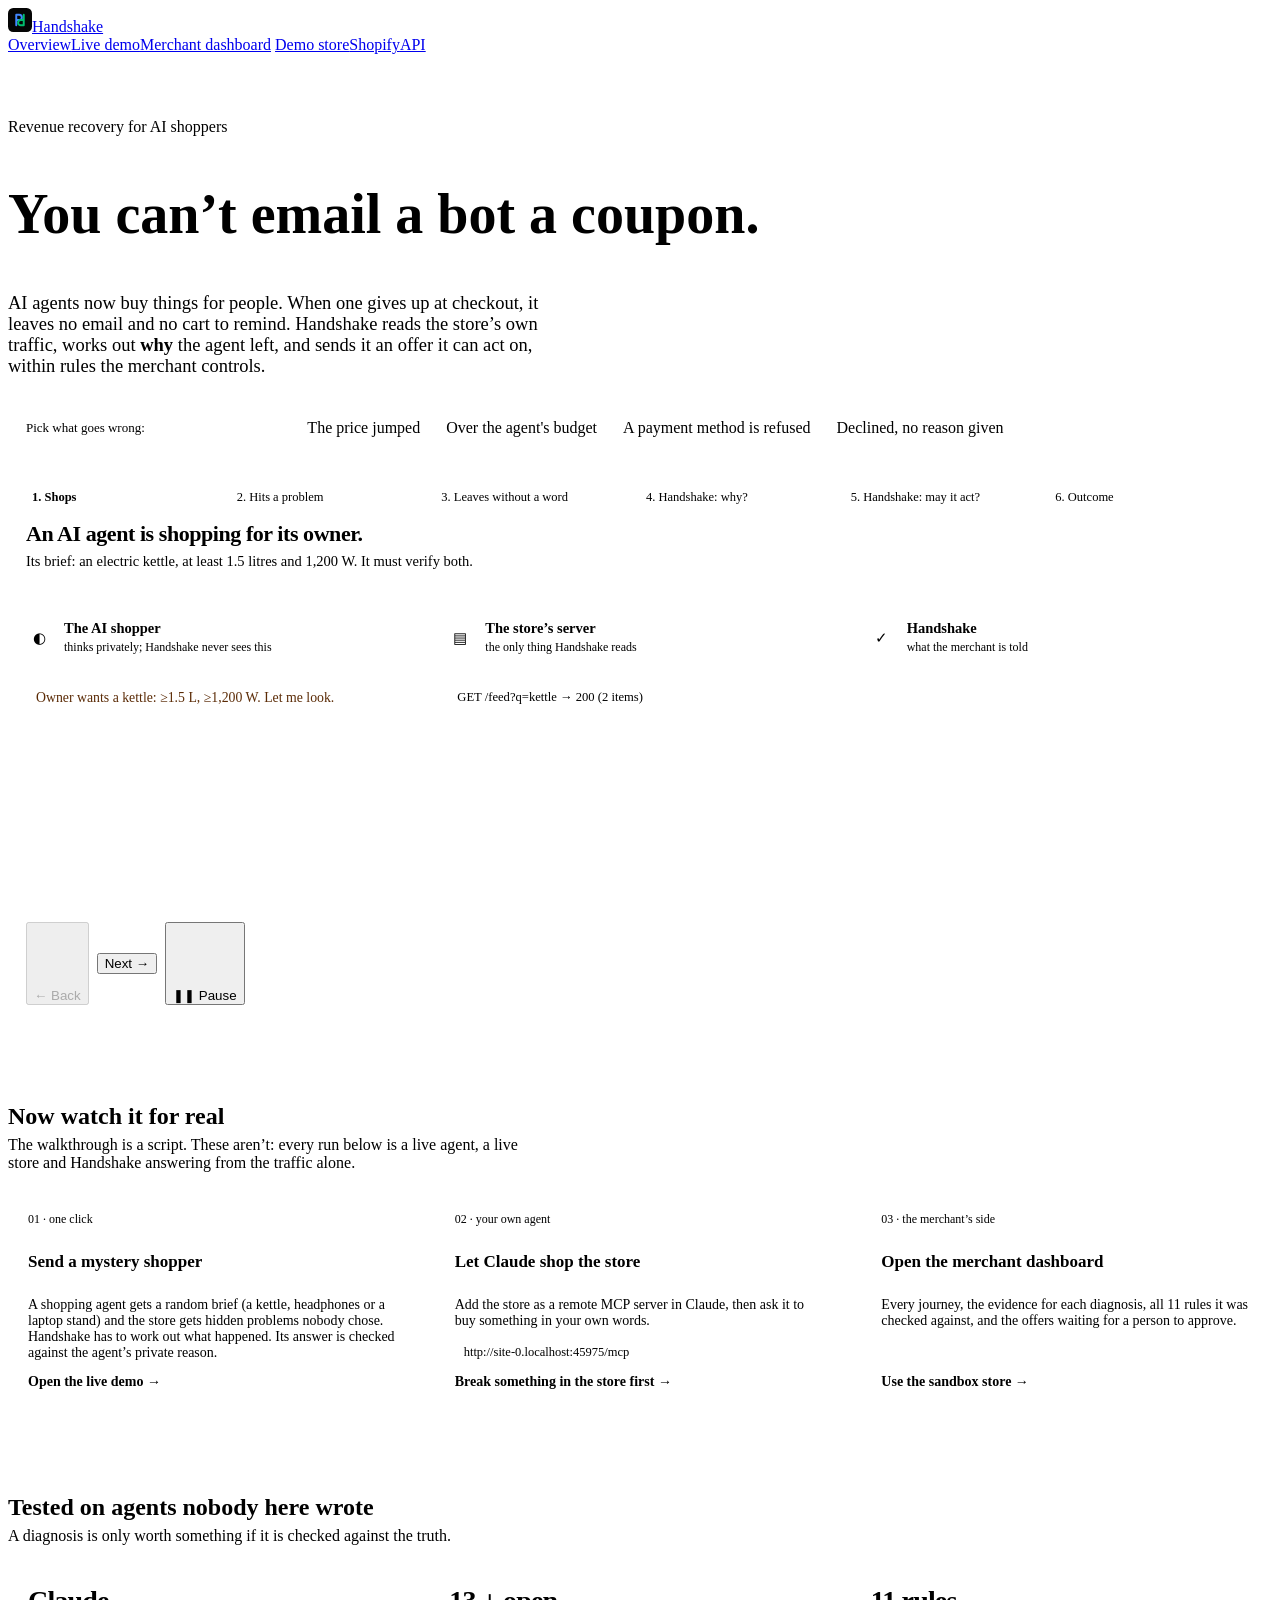
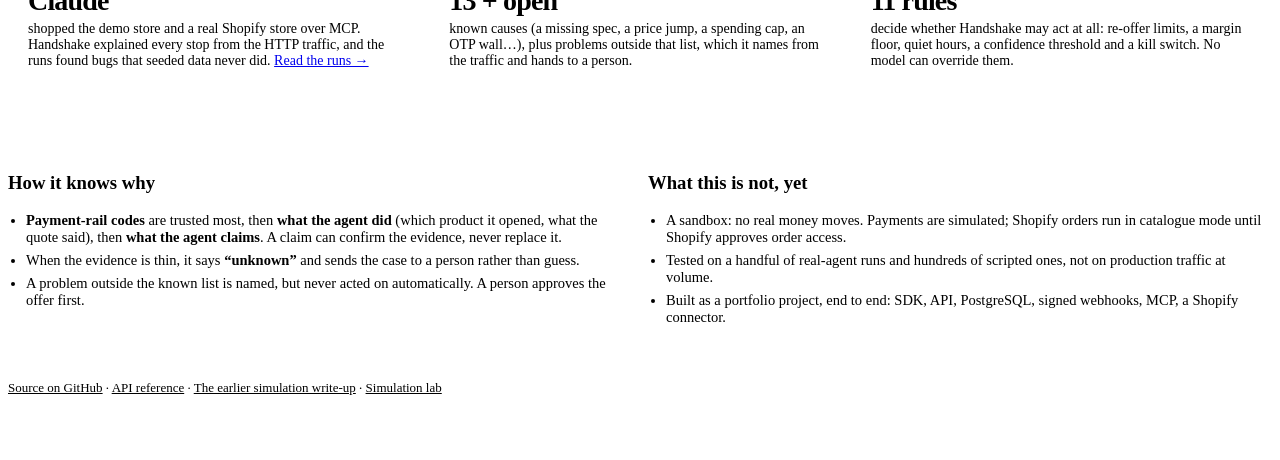
==== handshake/web/index.html @ 3e5ba0a6 "Demo: varied mystery shoppers; overview: an interactive walkthrough - Mystery shoppers now draw a br" ====
<!doctype html>
<html lang="en">
<head>
<meta charset="utf-8">
<meta name="viewport" content="width=device-width, initial-scale=1, viewport-fit=cover">
<title>Handshake · when an AI shopper walks away</title>
<meta name="description" content="AI agents abandon checkout and leave no one to email. Handshake reads the store's traffic, works out why the agent left, and sends it an offer it can act on, within rules the merchant controls.">
<meta property="og:title" content="Handshake · when an AI shopper walks away">
<meta property="og:description" content="You can't email a bot a coupon. Handshake works out why an AI shopper left, from the store's traffic alone, and brings it back.">
<meta property="og:type" content="website">
<meta property="og:image" content="https://handshake-console.onrender.com/assets/social/handshake-og.png">
<meta name="twitter:card" content="summary_large_image">
<link rel="preconnect" href="https://fonts.googleapis.com">
<link rel="preconnect" href="https://fonts.gstatic.com" crossorigin>
<link rel="stylesheet" href="https://fonts.googleapis.com/css2?family=Inter+Tight:wght@500;600;700&family=Inter:wght@400;500;600&display=swap">
<link rel="stylesheet" href="/web/hs.css">
<link rel="icon" href="data:image/svg+xml,<svg xmlns='http://www.w3.org/2000/svg' viewBox='0 0 32 32'><rect width='32' height='32' rx='7' fill='%23050505'/><path d='M11 9v14M11 9h4a3.5 3.5 0 0 1 0 7h-4' stroke='%231364F1' stroke-width='2.6' fill='none' stroke-linecap='round'/><path d='M21 23V9M21 23h-4a3.5 3.5 0 0 1 0-7h4' stroke='%2300BD6E' stroke-width='2.6' fill='none' stroke-linecap='round'/></svg>">
<style>
body{background:var(--bg)}
.hero{padding-block:clamp(36px,6vw,64px) 22px;max-width:860px}
.hero h1{font-size:clamp(34px,5.4vw,56px)}
.hero p{font-size:clamp(16px,1.6vw,18.5px);color:var(--tx2);margin:16px 0 0;max-width:62ch}

/* ---- the walkthrough ---- */
.play{background:#fff;border:1px solid var(--line);border-radius:var(--r16);box-shadow:var(--e2);overflow:hidden}
.pick{display:flex;flex-wrap:wrap;align-items:center;gap:8px;padding:14px 18px;border-bottom:1px solid var(--line2);background:var(--bg2)}
.pick .lbl{font-size:13px;color:var(--tx3);margin-right:4px}
.opt{font:600 13px var(--f);border:1px solid var(--line);background:#fff;color:var(--tx);border-radius:999px;
  padding:6px 13px;cursor:pointer;transition:all .15s var(--ease)}
.opt:hover{border-color:var(--tx3)}
.opt[aria-pressed="true"]{background:var(--ink);color:#fff;border-color:var(--ink)}

.steps{display:grid;grid-template-columns:repeat(6,1fr);gap:0;padding:16px 18px 6px;counter-reset:s}
.st{position:relative;font-size:12.5px;color:var(--tx3);padding-top:16px;cursor:pointer;background:none;border:0;
  text-align:left;font-family:var(--f);font-weight:500;line-height:1.3;padding-right:8px}
.st::before{content:"";position:absolute;top:4px;left:0;right:0;height:4px;border-radius:2px;background:var(--bg3);margin-right:6px}
.st.done::before{background:var(--blue)}
.st.now{color:var(--ink);font-weight:600}
.st.now::before{background:var(--blue)}
.st.hs{color:var(--tx3)}

.cap{padding:8px 18px 16px;min-height:72px}
.cap .big{font-family:var(--fd);font-size:clamp(18px,2vw,22px);font-weight:600;color:var(--ink);letter-spacing:-.02em;line-height:1.3}
.cap .sub{color:var(--tx2);font-size:14.5px;margin-top:4px}

.lanes{display:grid;grid-template-columns:repeat(3,1fr);border-top:1px solid var(--line2)}
.lh{padding:12px 16px;border-bottom:1px solid var(--line2);display:flex;gap:10px;align-items:center}
.lh + .lh{border-left:1px solid var(--line2)}
.lh .ic{width:30px;height:30px;border-radius:8px;display:grid;place-items:center;flex:none;font-size:15px}
.lh b{display:block;font-family:var(--fd);font-size:14.5px;color:var(--ink)}
.lh span{font-size:12px;color:var(--tx3)}
.ic.agent{background:var(--amber-50);color:var(--amber)}
.ic.store{background:var(--bg3);color:var(--tx2)}
.ic.hs{background:var(--blue-50);color:var(--blue)}
.cell{padding:6px 16px;min-height:0;transition:background .3s}
.cell:nth-child(3n+2),.cell:nth-child(3n+3){border-left:1px solid var(--line2)}
.cell.row-now{background:var(--blue-50)}
.cell.row-now:nth-child(3n+1){box-shadow:inset 3px 0 0 var(--blue)}
.b{border-radius:10px;padding:9px 12px;margin:6px 0;font-size:13.8px;line-height:1.45;opacity:0;transform:translateY(6px);
  transition:opacity .35s var(--ease),transform .35s var(--ease)}
.b.in{opacity:1;transform:none}
.b.agent{background:var(--amber-50);color:#5b2b06}
.b.store{background:var(--bg2);font-family:var(--fm);font-size:12.6px;color:var(--tx);border:1px solid var(--line2)}
.b.hs{background:#fff;border:1px solid var(--blue-100);color:var(--tx)}
.b.bad{background:var(--red-50);color:#7a1d14;border-color:var(--red-100)}
.b.good{background:var(--green-50);color:#0b5232;border-color:var(--green-100)}
.b .tag{display:none}
.b b{font-weight:600}
.b .code{font-family:var(--fm);font-weight:700;font-size:12.5px;margin-right:4px}

.ctl{display:flex;align-items:center;gap:8px;padding:14px 18px;border-top:1px solid var(--line2);background:var(--bg2);flex-wrap:wrap}
.ctl .sp{flex:1}
.out{font-weight:600;font-size:14px}
.out.green{color:var(--green)} .out.amber{color:var(--amber)} .out.red{color:var(--red)}
.real{font-size:12px;color:var(--violet);background:var(--violet-50);border-radius:999px;padding:3px 10px;font-weight:600}

@media (max-width:820px){
  .steps{grid-template-columns:repeat(3,1fr);row-gap:10px}
  .lanes{grid-template-columns:1fr}
  .lh{display:none}
  .cell{border-left:0!important;padding-block:0}
  .cell:empty{display:none}
  .b .tag{display:block;font:600 10.5px var(--f);letter-spacing:.05em;text-transform:uppercase;opacity:.7;margin-bottom:2px}
  .b.store .tag{font-family:var(--f)}
}

/* ---- below the walkthrough ---- */
.sec{padding-block:clamp(40px,6vw,64px) 0}
.sec h2{margin-bottom:6px}
.sec .lead2{color:var(--tx2);max-width:64ch;margin:0 0 20px}
.grid3{display:grid;grid-template-columns:repeat(3,1fr);gap:16px}
@media (max-width:900px){.grid3{grid-template-columns:1fr}}
.go{display:flex;flex-direction:column;gap:8px;padding:20px;text-decoration:none;color:inherit;
  transition:transform .15s var(--ease),box-shadow .15s var(--ease)}
.go:hover{transform:translateY(-2px);box-shadow:var(--e2)}
.go .n{font-family:var(--fm);font-size:12px;color:var(--tx3)}
.go h3{font-size:17px}
.go p{margin:0;color:var(--tx2);font-size:14px}
.go .arrow{margin-top:auto;font-weight:600;color:var(--blue);font-size:14px;text-decoration:none}
.lanes{min-height:300px;align-content:start}
.url{display:block;background:var(--bg3);border-radius:6px;padding:6px 9px;font-family:var(--fm);font-size:12.5px;
  word-break:break-all;user-select:all;margin-top:2px}
.facts{display:grid;grid-template-columns:repeat(3,1fr);gap:0;border:1px solid var(--line);border-radius:var(--r12);background:#fff}
.facts > div{padding:20px}
.facts > div + div{border-left:1px solid var(--line2)}
@media (max-width:900px){.facts{grid-template-columns:1fr}.facts > div + div{border-left:0;border-top:1px solid var(--line2)}}
.facts .k{font-family:var(--fd);font-size:28px;font-weight:700;color:var(--ink);letter-spacing:-.03em}
.facts p{margin:4px 0 0;color:var(--tx2);font-size:14px}
.two{display:grid;grid-template-columns:1fr 1fr;gap:16px}
@media (max-width:900px){.two{grid-template-columns:1fr}}
.two ul{margin:0;padding-left:18px;color:var(--tx2);font-size:14.5px}
.two li{margin:6px 0}
footer{padding-block:48px 56px;color:var(--tx3);font-size:13px}
footer a{color:var(--tx2)}
</style>
</head>
<body>
<nav class="nav"><div class="shell">
  <a class="mark" href="/"><svg width="24" height="24" viewBox="0 0 32 32" aria-hidden="true"><rect width="32" height="32" rx="7" fill="#050505"/><path d="M11 9v14M11 9h4a3.5 3.5 0 0 1 0 7h-4" stroke="#4287FF" stroke-width="2.6" fill="none" stroke-linecap="round"/><path d="M21 23V9M21 23h-4a3.5 3.5 0 0 1 0-7h4" stroke="#00BD6E" stroke-width="2.6" fill="none" stroke-linecap="round"/></svg>Handshake</a>
  <div class="navlinks">
    <a class="on" href="/">Overview</a><a href="/demo">Live demo</a><a href="/merchant">Merchant dashboard</a>
    <a href="/shop/">Demo store</a><a href="/shopify/">Shopify</a><a href="/docs">API</a>
  </div>
</div></nav>

<main class="shell">
  <section class="hero">
    <div class="eyebrow">Revenue recovery for AI shoppers</div>
    <h1>You can&rsquo;t email a bot a coupon.</h1>
    <p>AI agents now buy things for people. When one gives up at checkout, it leaves no email and no cart to remind.
    Handshake reads the store&rsquo;s own traffic, works out <b>why</b> the agent left, and sends it an offer it can act on,
    within rules the merchant controls.</p>
  </section>

  <section class="play" aria-label="Walkthrough of one AI shopping trip">
    <div class="pick" role="group" aria-label="What goes wrong">
      <span class="lbl">Pick what goes wrong:</span>
      <span id="opts"></span>
    </div>
    <div class="steps" id="steps"></div>
    <div class="cap" aria-live="polite"><div class="big" id="capBig"></div><div class="sub" id="capSub"></div></div>
    <div class="lanes" id="lanes">
      <div class="lh"><div class="ic agent">◐</div><div><b>The AI shopper</b><span>thinks privately; Handshake never sees this</span></div></div>
      <div class="lh"><div class="ic store">▤</div><div><b>The store&rsquo;s server</b><span>the only thing Handshake reads</span></div></div>
      <div class="lh"><div class="ic hs">✓</div><div><b>Handshake</b><span>what the merchant is told</span></div></div>
    </div>
    <div class="ctl">
      <button class="btn sec sm" id="back">← Back</button>
      <button class="btn sm" id="next">Next →</button>
      <button class="btn sec sm" id="auto">▶ Play</button>
      <div class="sp"></div>
      <span id="realtag"></span>
      <span class="out" id="out"></span>
    </div>
  </section>

  <section class="sec">
    <h2>Now watch it for real</h2>
    <p class="lead2">The walkthrough is a script. These aren&rsquo;t: every run below is a live agent, a live store and Handshake answering from the traffic alone.</p>
    <div class="grid3">
      <a class="card go" href="/demo">
        <span class="n">01 · one click</span>
        <h3>Send a mystery shopper</h3>
        <p>A shopping agent gets a random brief (a kettle, headphones or a laptop stand) and the store gets hidden problems nobody chose.
        Handshake has to work out what happened. Its answer is checked against the agent&rsquo;s private reason.</p>
        <span class="arrow">Open the live demo →</span>
      </a>
      <div class="card go">
        <span class="n">02 · your own agent</span>
        <h3>Let Claude shop the store</h3>
        <p>Add the store as a remote MCP server in Claude, then ask it to buy something in your own words.</p>
        <span class="url" id="mcp">https://handshake-console.onrender.com/mcp</span>
        <a class="arrow" href="/shop/admin">Break something in the store first →</a>
      </div>
      <a class="card go" href="/merchant">
        <span class="n">03 · the merchant&rsquo;s side</span>
        <h3>Open the merchant dashboard</h3>
        <p>Every journey, the evidence for each diagnosis, all 11 rules it was checked against, and the offers waiting for a person to approve.</p>
        <span class="arrow">Use the sandbox store →</span>
      </a>
    </div>
  </section>

  <section class="sec">
    <h2>Tested on agents nobody here wrote</h2>
    <p class="lead2">A diagnosis is only worth something if it is checked against the truth.</p>
    <div class="facts">
      <div><div class="k">Claude</div><p>shopped the demo store and a real Shopify store over MCP. Handshake explained every stop from the HTTP traffic, and the runs found bugs that seeded data never did.
        <a href="https://github.com/Swastigit2005/Handshake_razorpay/blob/main/docs/PROOF.md">Read the runs →</a></p></div>
      <div><div class="k">13 + open</div><p>known causes (a missing spec, a price jump, a spending cap, an OTP wall…), plus problems outside that list, which it names from the traffic and hands to a person.</p></div>
      <div><div class="k">11 rules</div><p>decide whether Handshake may act at all: re-offer limits, a margin floor, quiet hours, a confidence threshold and a kill switch. No model can override them.</p></div>
    </div>
  </section>

  <section class="sec">
    <div class="two">
      <div class="card"><div class="hd"><h3>How it knows why</h3></div><div class="bd"><ul>
        <li><b>Payment-rail codes</b> are trusted most, then <b>what the agent did</b> (which product it opened, what the quote said), then <b>what the agent claims</b>. A claim can confirm the evidence, never replace it.</li>
        <li>When the evidence is thin, it says <b>&ldquo;unknown&rdquo;</b> and sends the case to a person rather than guess.</li>
        <li>A problem outside the known list is named, but never acted on automatically. A person approves the offer first.</li>
      </ul></div></div>
      <div class="card"><div class="hd"><h3>What this is not, yet</h3></div><div class="bd"><ul>
        <li>A sandbox: no real money moves. Payments are simulated; Shopify orders run in catalogue mode until Shopify approves order access.</li>
        <li>Tested on a handful of real-agent runs and hundreds of scripted ones, not on production traffic at volume.</li>
        <li>Built as a portfolio project, end to end: SDK, API, PostgreSQL, signed webhooks, MCP, a Shopify connector.</li>
      </ul></div></div>
    </div>
  </section>

  <footer>
    <a href="https://github.com/Swastigit2005/Handshake_razorpay">Source on GitHub</a> ·
    <a href="/docs">API reference</a> · <a href="/simulation">The earlier simulation write-up</a> · <a href="/console">Simulation lab</a>
  </footer>
</main>

<script>
const STAGES = ["Shops", "Hits a problem", "Leaves without a word", "Handshake: why?", "Handshake: may it act?", "Outcome"];
const LANE = {agent: "AI shopper", store: "Store server", hs: "Handshake"};

// Each story: what the agent thinks (private), what the store's server logs
// (all Handshake gets), and what Handshake concludes, stage by stage.
const STORIES = [
 {id: "spec", label: "A spec is missing", outcome: ["green", "₹2,358.82 recovered · no discount spent"],
  caps: [
   ["An AI agent is shopping for its owner.", "Its brief: an electric kettle, at least 1.5 litres and 1,200 W. It must verify both."],
   ["The listing it wants doesn't say its wattage.", "A person would shrug and buy. The agent was told to verify, so it can't."],
   ["It leaves. No message, no reason, no email address.", "To the store it looks like any other dead session."],
   ["Handshake reads the traffic and finds the gap.", "The agent opened one listing, the one missing a spec every other kettle carries, and stopped right after."],
   ["The fix costs nothing, so the rules allow it straight away.", "All 11 rules checked. No discount is involved."],
   ["The missing spec is written back, and the agent buys.", "The store's listing is now fixed for every future shopper too."]],
  steps: [
   [0, "agent", "Owner wants a kettle: ≥1.5 L, ≥1,200 W. Let me look."],
   [0, "store", "GET /feed?q=kettle → 200 (2 items)"],
   [1, "store", "GET /products/KET-170 → 200"],
   [1, "agent", "Tejas 1.7 L, ₹1,999. But the listing doesn't say its wattage.", "bad"],
   [2, "agent", "I was told to verify it. I can't, so I won't buy."],
   [2, "store", "…silence. No checkout opened."],
   [3, "hs", "<span class='code'>A1</span><b>Missing spec</b> · confidence 0.92<br>Opened KET-170, which lacks <b>power_watts</b>, a spec every kettle in the store carries. Stopped right after."],
   [4, "hs", "All 11 rules pass. Repairing a listing costs no margin.", "good"],
   [5, "store", "power_watts = 1500 written back to KET-170"],
   [5, "agent", "Offer: the listing now says 1,500 W. That meets my brief. Buying."],
   [5, "store", "POST /checkout/…/complete → 200 · paid ₹2,358.82", "good"]]},

 {id: "price", label: "The price jumped", outcome: ["green", "₹2,358.82 recovered · ₹212 honoured"],
  caps: [
   ["An agent finds the right kettle and opens a checkout.", "Its owner allowed the price to move by at most 3%."],
   ["Just before paying, the store re-quotes 9% higher.", "A stale price cache. People sigh and pay; this agent has a hard limit."],
   ["It cancels. The reason it gives: price_changed.", "An agent can claim anything, so Handshake doesn't take its word for it."],
   ["The traffic agrees: the quote really did jump 9%.", "The agent's claim matches the evidence, so it confirms the diagnosis."],
   ["Honouring the old price costs ₹212. Is that allowed?", "The margin floor, the per-agent limits and quiet hours all pass."],
   ["The first quote is locked, and the agent pays it.", "A sale that was gone, saved for the cost of the cache bug."]],
  steps: [
   [0, "agent", "Tejas 1.7 L fits the brief. Opening checkout."],
   [0, "store", "POST /checkout_sessions → 200 · total ₹2,358.82"],
   [1, "store", "POST /checkout_sessions/cs_41 → 200 · re-quote ₹2,571.11"],
   [1, "agent", "+9.0%. My owner allowed 3%.", "bad"],
   [2, "agent", "Cancelling. Reason: price_changed."],
   [2, "store", "POST /checkout/cs_41/cancel → 200"],
   [3, "hs", "<span class='code'>A3</span><b>Price moved mid-checkout</b> · 0.96<br>₹2,358.82 → ₹2,571.11 between quote and re-quote. The agent's stated reason agrees."],
   [4, "hs", "Concession ₹212.29 is above the margin floor. 11 of 11 rules pass.", "good"],
   [5, "store", "Price lock: cs_41 held at ₹2,358.82 for 15 min"],
   [5, "agent", "Offer: the original quote is honoured. Within my limit. Paying."],
   [5, "store", "POST /checkout/cs_41/complete → 200 · paid ₹2,358.82", "good"]]},

 {id: "cap", label: "Over the agent's budget", real: true, outcome: ["amber", "Handed to the one person who can say yes"],
  caps: [
   ["Claude is shopping a real Shopify store for headphones.", "Its brief: at least 35 hours of battery, under $250 all-in."],
   ["The only pair with enough battery comes to $280.", "The cheaper pair is $190 but only 30 hours. Claude saw it and skipped it."],
   ["Claude cancels. It is not allowed past $250.", "This is a real run, recorded word for word in the project's proof file."],
   ["Handshake reads it as a spending-cap stop, and reads more.", "Claude passed over the cheaper pair, so battery mattered. Offering it back would be useless."],
   ["Nothing in stock fits both the cap and the need.", "So the cheap swap is ruled out, and the next rung applies: ask the owner."],
   ["Claude takes the request to its user instead of overstepping.", "“Tell me to approve $280 and I'll complete it.” The merchant also learns: Studio at $250 would have sold."]],
  steps: [
   [0, "agent", "Headphones, ≥35 h battery, under $250. Searching."],
   [0, "store", "GET /shopify/acp/feed?q=headphones → 200 (2 items)"],
   [1, "agent", "Wireless: $190 but 30 h. No. Studio: 40 h. Checking the total."],
   [1, "store", "POST /checkout_sessions → 200 · total $280.00 (cap $250)"],
   [2, "agent", "$30 over my cap. Cancelling, unpaid.", "bad"],
   [2, "store", "POST /checkout/…/cancel → 200"],
   [3, "hs", "<span class='code'>A4</span><b>Over the spending cap</b> · 0.99<br>$280.00 against a $250.00 cap. The agent skipped the cheaper pair: <b>battery_hours</b> mattered."],
   [4, "hs", "Cheaper swap ruled out: the only one is the pair it rejected. Next rung: ask the owner to raise the cap."],
   [5, "agent", "“The store asked you to approve $280. I won't on my own; say the word and I'll buy.”", "good"],
   [5, "hs", "To the merchant: Studio at $250 would have sold."]]},

 {id: "pay", label: "A payment method is refused", outcome: ["green", "Recovered after one click by a person"],
  caps: [
   ["An agent has a kettle in its basket and goes to pay.", "It pays with a UPI Reserve mandate, the usual method for agents."],
   ["The store's checkout refuses that method.", "Not one of Handshake's known causes: nobody wrote a rule for it."],
   ["The agent gives up.", "Its owner never finds out why."],
   ["Handshake still names it, from the refusal in the traffic.", "But a cause it has no rule for is capped below the confidence threshold."],
   ["Rule R-10 stops it acting on its own.", "Instead it drafts an offer and puts it in front of the merchant."],
   ["The merchant approves; the agent retries by card.", "New problems get a human in the loop, every time."]],
  steps: [
   [0, "agent", "Basket ready: Tejas 1.7 L. Paying with my UPI mandate."],
   [0, "store", "POST /checkout_sessions → 200 · total ₹2,358.82"],
   [1, "store", "POST /checkout/…/complete → 400 payment_method_unsupported", "bad"],
   [2, "agent", "The store won't take my mandate. Stopping."],
   [3, "hs", "<span class='code'>N1</span><b>Merchant refused the request</b> · 0.66<br>A new cause: none of the 13 known ones fits. Read from the 400 the store returned."],
   [4, "hs", "<span class='code'>R-10</span>0.66 is below 0.70: no automatic action. Drafted for the merchant: “Retry with card or UPI intent.”", "bad"],
   [5, "hs", "Merchant clicked Approve.", "good"],
   [5, "agent", "Offer: card works here. Retrying by card."],
   [5, "store", "POST /checkout/…/complete → 200 · paid ₹2,358.82", "good"]]},

 {id: "none", label: "Declined, no reason given", outcome: ["red", "₹1,876.20 at risk · nothing spent · a person looks"],
  caps: [
   ["An agent pays for a kettle.", "Everything checks out: the right specs, a good quote."],
   ["The payment rail declines it, and gives no reason code.", "Funds? Fraud? A bank outage? The traffic doesn't say."],
   ["The agent stops.", ""],
   ["Handshake refuses to guess.", "No evidence points anywhere, so the diagnosis is “unknown”, at confidence 0."],
   ["Unknown means no offer, by rule.", "Discounting because something went wrong is how margin leaks."],
   ["It goes to the exceptions queue with the evidence attached.", "Saying “I don't know” is part of the design, not a failure of it."]],
  steps: [
   [0, "agent", "Tejas Compact 1.5 L, ₹1,590. Every spec checks out."],
   [0, "store", "POST /checkout_sessions → 200 · total ₹1,876.20"],
   [1, "store", "POST /checkout/…/complete → 402 (no reason code)", "bad"],
   [2, "agent", "Payment declined, and the shop gave no reason. Stopping."],
   [3, "hs", "<span class='code'>?</span><b>Unknown</b> · confidence 0.00<br>The rail declined without a reason code. Nothing else in the traffic explains it."],
   [4, "hs", "<span class='code'>R-10</span>Below threshold. No offer is made.", "bad"],
   [5, "hs", "Exceptions queue: ₹1,876.20 at risk, evidence attached. Nothing spent."]]},
];

const $ = s => document.querySelector(s);
let story = STORIES[0], stage = -1, timer = null;

function buildOpts() {
  $("#opts").innerHTML = "";
  for (const s of STORIES) {
    const b = document.createElement("button");
    b.className = "opt"; b.textContent = s.label; b.setAttribute("aria-pressed", s === story);
    b.onclick = () => { stopAuto(); story = s; buildOpts(); render(-1); go(0); };
    $("#opts").appendChild(b);
  }
}

function buildSteps() {
  $("#steps").innerHTML = STAGES.map((t, i) =>
    `<button class="st" data-i="${i}">${i + 1}. ${t}</button>`).join("");
  document.querySelectorAll(".st").forEach(b => b.onclick = () => { stopAuto(); go(+b.dataset.i); });
}

function render() {
  const lanes = $("#lanes");
  lanes.querySelectorAll(".cell").forEach(c => c.remove());
  for (let r = 0; r < STAGES.length; r++) {
    for (const lane of ["agent", "store", "hs"]) {
      const cell = document.createElement("div");
      cell.className = "cell"; cell.dataset.row = r;
      story.steps.filter(s => s[0] === r && s[1] === lane).forEach(s => {
        const b = document.createElement("div");
        b.className = `b ${lane} ${s[3] || ""}`; b.dataset.row = r;
        b.innerHTML = `<span class="tag">${LANE[lane]}</span>` + s[2];
        cell.appendChild(b);
      });
      lanes.appendChild(cell);
    }
  }
  $("#realtag").innerHTML = story.real ? `<span class="real">From a real run: Claude on a Shopify store</span>` : "";
}

function go(n) {
  stage = Math.max(0, Math.min(STAGES.length - 1, n));
  document.querySelectorAll(".st").forEach((b, i) => {
    b.classList.toggle("done", i < stage); b.classList.toggle("now", i === stage);
  });
  document.querySelectorAll(".cell").forEach(c => {
    c.classList.toggle("row-now", +c.dataset.row === stage);
    c.hidden = +c.dataset.row > stage;              // the story grows as it plays
  });
  let delay = 0;
  document.querySelectorAll(".b").forEach(b => {
    const r = +b.dataset.row;
    if (r < stage) b.classList.add("in");
    else if (r === stage) { if (!b.classList.contains("in")) { setTimeout(() => b.classList.add("in"), delay); delay += 260; } }
    else b.classList.remove("in");
  });
  const [big, sub] = story.caps[stage];
  $("#capBig").textContent = big; $("#capSub").textContent = sub;
  const last = stage === STAGES.length - 1;
  $("#out").className = "out " + (last ? story.outcome[0] : "");
  $("#out").textContent = last ? story.outcome[1] : "";
  $("#back").disabled = stage === 0;
  $("#next").textContent = last ? "Try another problem →" : "Next →";
}

function next() {
  if (stage < STAGES.length - 1) return go(stage + 1);
  story = STORIES[(STORIES.indexOf(story) + 1) % STORIES.length];
  buildOpts(); render(); go(0);
}
function stopAuto() { clearInterval(timer); timer = null; $("#auto").textContent = "▶ Play"; }
function startAuto() {
  $("#auto").textContent = "❚❚ Pause";
  timer = setInterval(() => {
    if (stage === STAGES.length - 1) { stopAuto(); return; }
    go(stage + 1);
  }, 3600);
}

$("#back").onclick = () => { stopAuto(); go(stage - 1); };
$("#next").onclick = () => { stopAuto(); next(); };
$("#auto").onclick = () => timer ? stopAuto() : (stage === STAGES.length - 1 ? (go(0), startAuto()) : startAuto());
document.addEventListener("keydown", e => {
  if (e.target.closest("input,textarea")) return;
  if (e.key === "ArrowRight") { stopAuto(); next(); }
  if (e.key === "ArrowLeft") { stopAuto(); go(stage - 1); }
});
$("#mcp").textContent = location.origin + "/mcp";

buildOpts(); buildSteps(); render(); go(0);
// Play the first story on its own once the walkthrough scrolls into view.
const seen = new IntersectionObserver(es => {
  if (es.some(e => e.isIntersecting)) { seen.disconnect(); if (stage === 0) startAuto(); }
}, {threshold: .5});
seen.observe(document.querySelector(".play"));
</script>
</body>
</html>
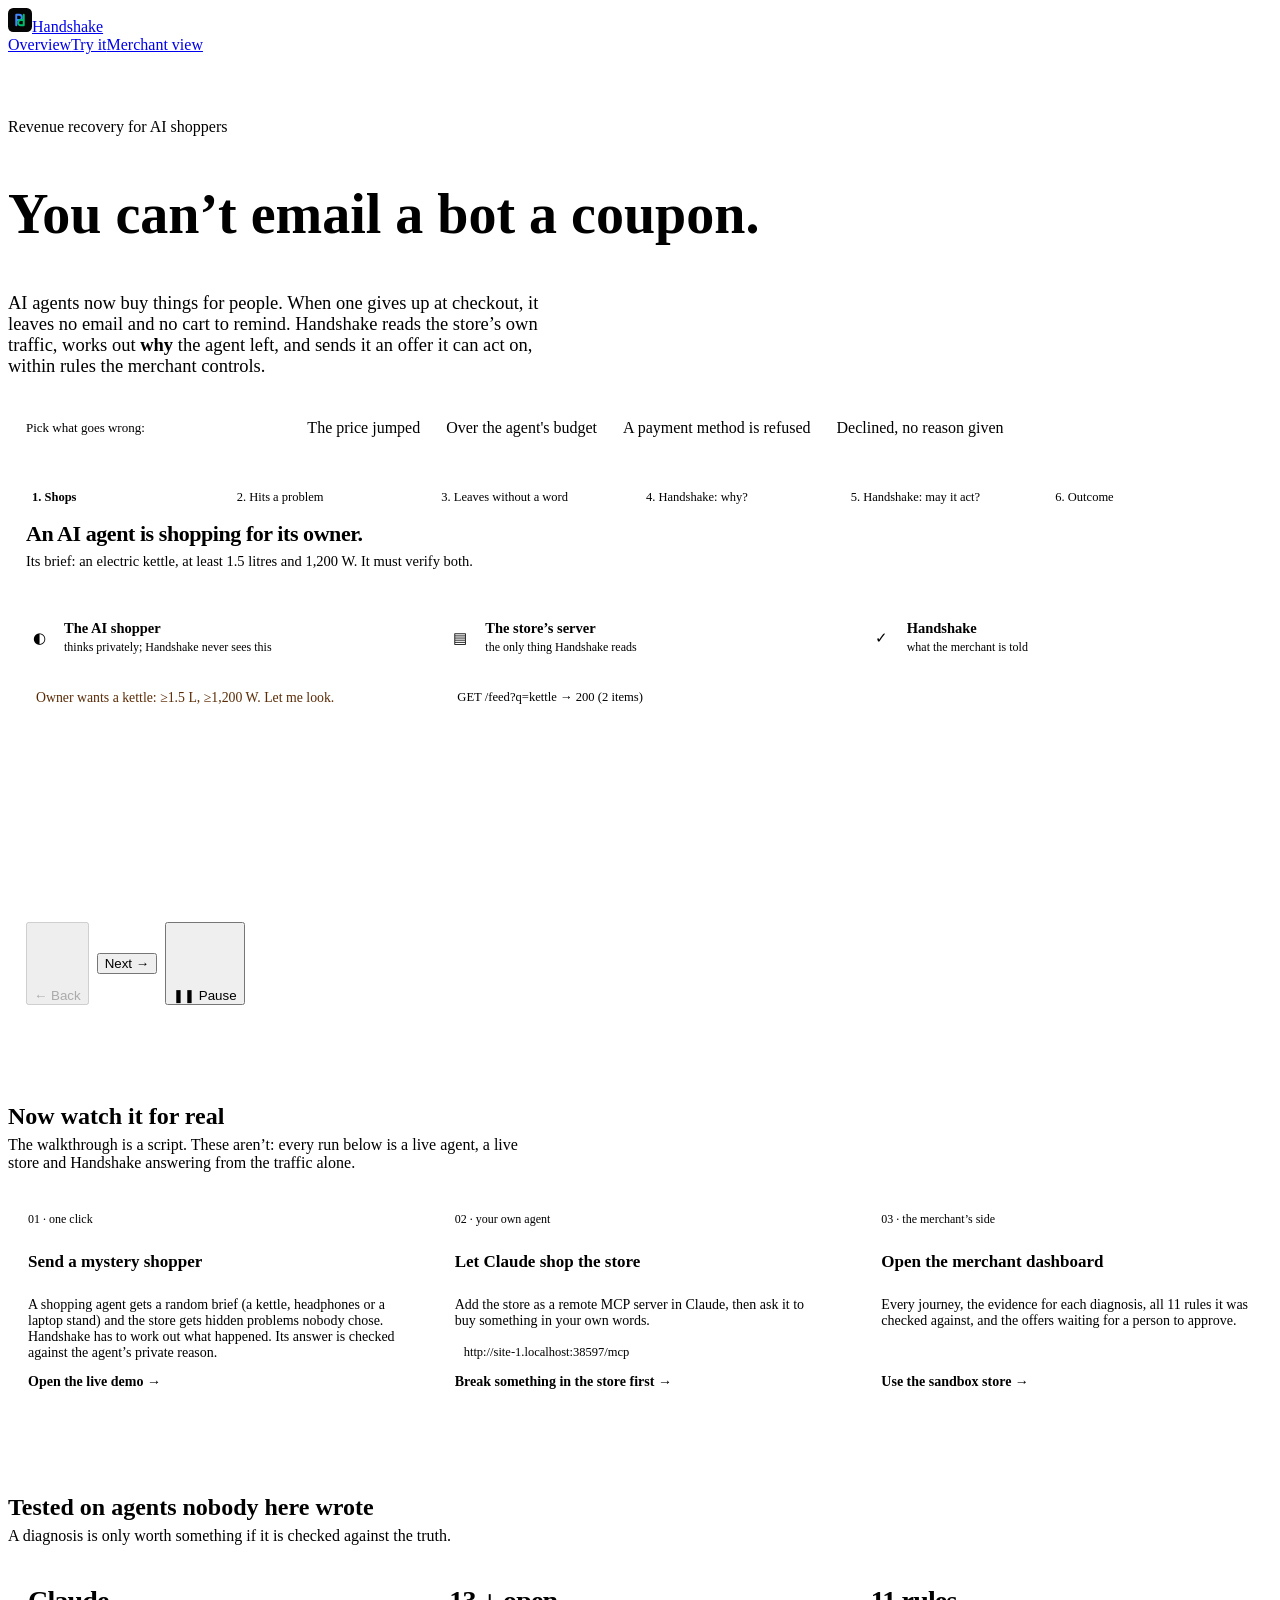
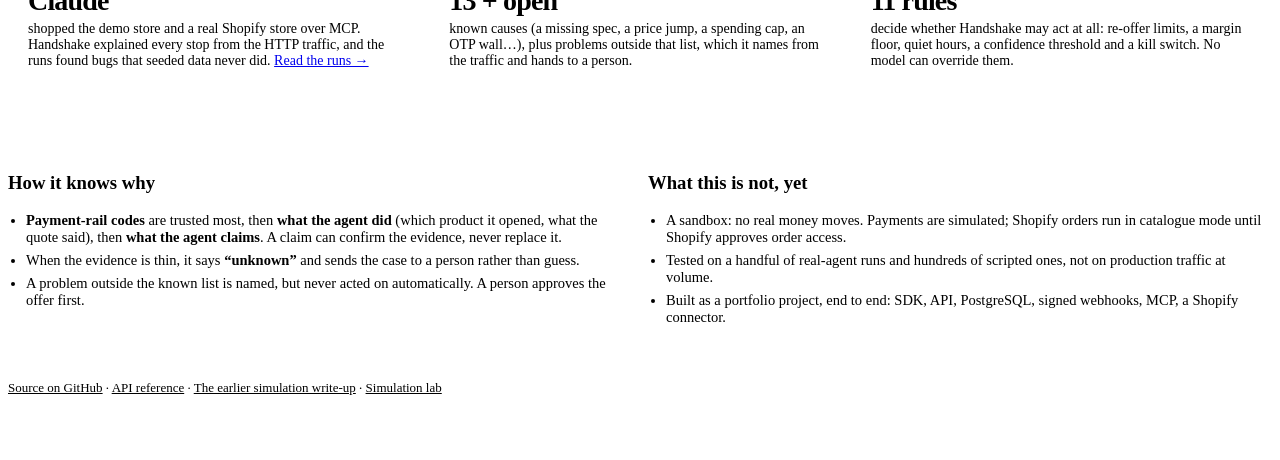
==== commit a38ac984: "Simpler UI for a first-time visitor; the dashboard opens without a key - Navigation on every page is" ====
--- a/handshake/web/index.html
+++ b/handshake/web/index.html
@@ -118,8 +118,7 @@
 <nav class="nav"><div class="shell">
   <a class="mark" href="/"><svg width="24" height="24" viewBox="0 0 32 32" aria-hidden="true"><rect width="32" height="32" rx="7" fill="#050505"/><path d="M11 9v14M11 9h4a3.5 3.5 0 0 1 0 7h-4" stroke="#4287FF" stroke-width="2.6" fill="none" stroke-linecap="round"/><path d="M21 23V9M21 23h-4a3.5 3.5 0 0 1 0-7h4" stroke="#00BD6E" stroke-width="2.6" fill="none" stroke-linecap="round"/></svg>Handshake</a>
   <div class="navlinks">
-    <a class="on" href="/">Overview</a><a href="/demo">Live demo</a><a href="/merchant">Merchant dashboard</a>
-    <a href="/shop/">Demo store</a><a href="/shopify/">Shopify</a><a href="/docs">API</a>
+    <a class="on" href="/">Overview</a><a href="/demo">Try it</a><a href="/merchant">Merchant view</a>
   </div>
 </div></nav>
 
